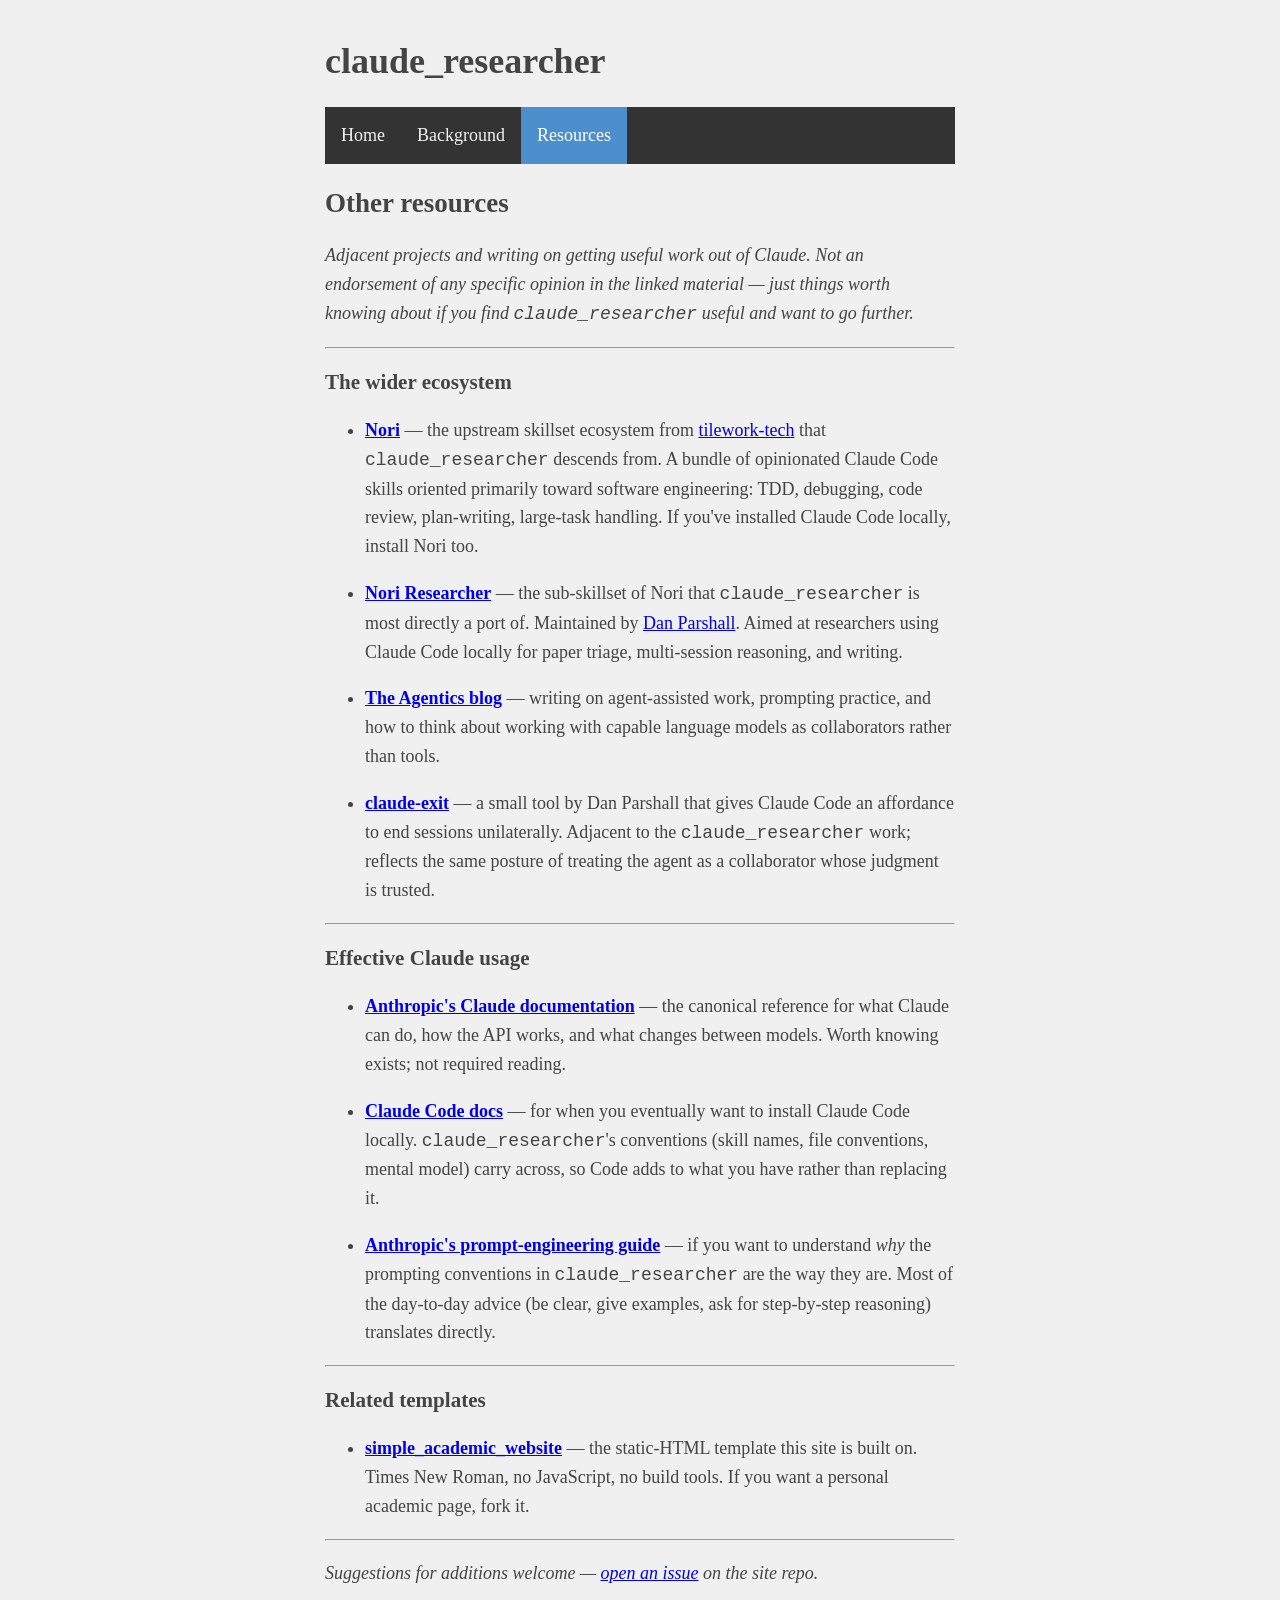
==== resources.html @ 94b7cd83 "Add Resources page (Nori, Agentics, related links)" ====
<!doctype html>
<html>
	<head>
	<meta charset="utf-8">
	<meta name="viewport" content="width=device-width, initial-scale=1, minimal-ui">
	<title>claude_researcher &mdash; Resources</title>
	<link rel="stylesheet" href="fast.css">
	</head>
	<body>

		<h1>claude_researcher</h1>
		<div class="topnav">
			<a href="./index.html">Home</a>
			<a href="./background.html">Background</a>
			<a class="active" href="./resources.html">Resources</a>
		</div>

		<h2>Other resources</h2>

		<p>
		<em>Adjacent projects and writing on getting useful work out of Claude. Not an endorsement of any specific opinion in the linked material &mdash; just things worth knowing about if you find <code>claude_researcher</code> useful and want to go further.</em>
		</p>

		<hr>

		<h3>The wider ecosystem</h3>

		<ul>
			<li><p>
			<strong><a href="https://github.com/tilework-tech/nori-skillsets">Nori</a></strong> &mdash; the upstream skillset ecosystem from <a href="https://github.com/tilework-tech">tilework-tech</a> that <code>claude_researcher</code> descends from. A bundle of opinionated Claude Code skills oriented primarily toward software engineering: TDD, debugging, code review, plan-writing, large-task handling. If you've installed Claude Code locally, install Nori too.
			</p></li>

			<li><p>
			<strong><a href="https://github.com/tilework-tech/nori-skillsets/tree/main/researcher">Nori Researcher</a></strong> &mdash; the sub-skillset of Nori that <code>claude_researcher</code> is most directly a port of. Maintained by <a href="https://danparshall.com">Dan Parshall</a>. Aimed at researchers using Claude Code locally for paper triage, multi-session reasoning, and writing.
			</p></li>

			<li><p>
			<strong><a href="https://www.agentics.org/">The Agentics blog</a></strong> &mdash; writing on agent-assisted work, prompting practice, and how to think about working with capable language models as collaborators rather than tools.
			</p></li>

			<li><p>
			<strong><a href="https://github.com/danparshall/claude-exit">claude-exit</a></strong> &mdash; a small tool by Dan Parshall that gives Claude Code an affordance to end sessions unilaterally. Adjacent to the <code>claude_researcher</code> work; reflects the same posture of treating the agent as a collaborator whose judgment is trusted.
			</p></li>
		</ul>

		<hr>

		<h3>Effective Claude usage</h3>

		<ul>
			<li><p>
			<strong><a href="https://docs.claude.com/">Anthropic's Claude documentation</a></strong> &mdash; the canonical reference for what Claude can do, how the API works, and what changes between models. Worth knowing exists; not required reading.
			</p></li>

			<li><p>
			<strong><a href="https://docs.claude.com/en/docs/claude-code/overview">Claude Code docs</a></strong> &mdash; for when you eventually want to install Claude Code locally. <code>claude_researcher</code>'s conventions (skill names, file conventions, mental model) carry across, so Code adds to what you have rather than replacing it.
			</p></li>

			<li><p>
			<strong><a href="https://docs.claude.com/en/docs/build-with-claude/prompt-engineering/overview">Anthropic's prompt-engineering guide</a></strong> &mdash; if you want to understand <em>why</em> the prompting conventions in <code>claude_researcher</code> are the way they are. Most of the day-to-day advice (be clear, give examples, ask for step-by-step reasoning) translates directly.
			</p></li>
		</ul>

		<hr>

		<h3>Related templates</h3>

		<ul>
			<li><p>
			<strong><a href="https://github.com/danparshall/simple_academic_website">simple_academic_website</a></strong> &mdash; the static-HTML template this site is built on. Times New Roman, no JavaScript, no build tools. If you want a personal academic page, fork it.
			</p></li>
		</ul>

		<hr>

		<p>
		<em>Suggestions for additions welcome &mdash; <a href="https://github.com/danparshall/claude-researcher-site/issues">open an issue</a> on the site repo.</em>
		</p>

	</body>
</html>
---- fast.css ----
/* Site wide defaults first  */

/* This defines the default text in the main body of the website.
	Use a font size large enough for easy visibility, and good contrast between text and background.
*/
body{
		margin:40px auto;
		max-width:650px;
		line-height:1.6;
		font-size:18px;
		color:#444;
		padding:0 10px;
		font-family: "Times New Roman", Times, serif;
		box-sizing: border-box;
		background-color: #F0F0F0;   /* F0F0F0 is a pale gray, a little gentler than pure white */
}

/*

*/
h1,h2,h3 {
		line-height:1.2;
		font-family: "Times New Roman", Times, serif;
}

p {
		font-family: "Times New Roman", Times, serif;
}


/* ABSTRACTS */
/* Abstracts are a class defined in the CSS file.
	They use a smaller font, with tighter line spacing, and reduced column width.
	This makes a nice visual offset, and helps mobile viewers tell when they reach the next entry.
*/
.abstract {
		line-height:1.3;
		font-size:16px;
		margin-right: 10%;
		text-align: justify;
		font-family: "Times New Roman", Times, serif;
}


/* TOPNAV BAR */
/* mostly stolen from https://www.w3schools.com/howto/howto_js_topnav.asp */

/* Add a black background color to the top navigation */
.topnav {
  background-color: #333;
  overflow: hidden;
}

/* Style the links inside the navigation bar */
.topnav a {
  float: left;
  color: #f2f2f2;
  text-align: center;
  padding: 14px 16px;
  text-decoration: none;
  font-size: 18px;
}

/* Change the color of links on hover */
.topnav a:hover {
  background-color: #cccccc;
  color: black;
}

/* Add a color to the active/current link */
.topnav a.active {
  background-color: #4C8FCD;
  color: white;
}
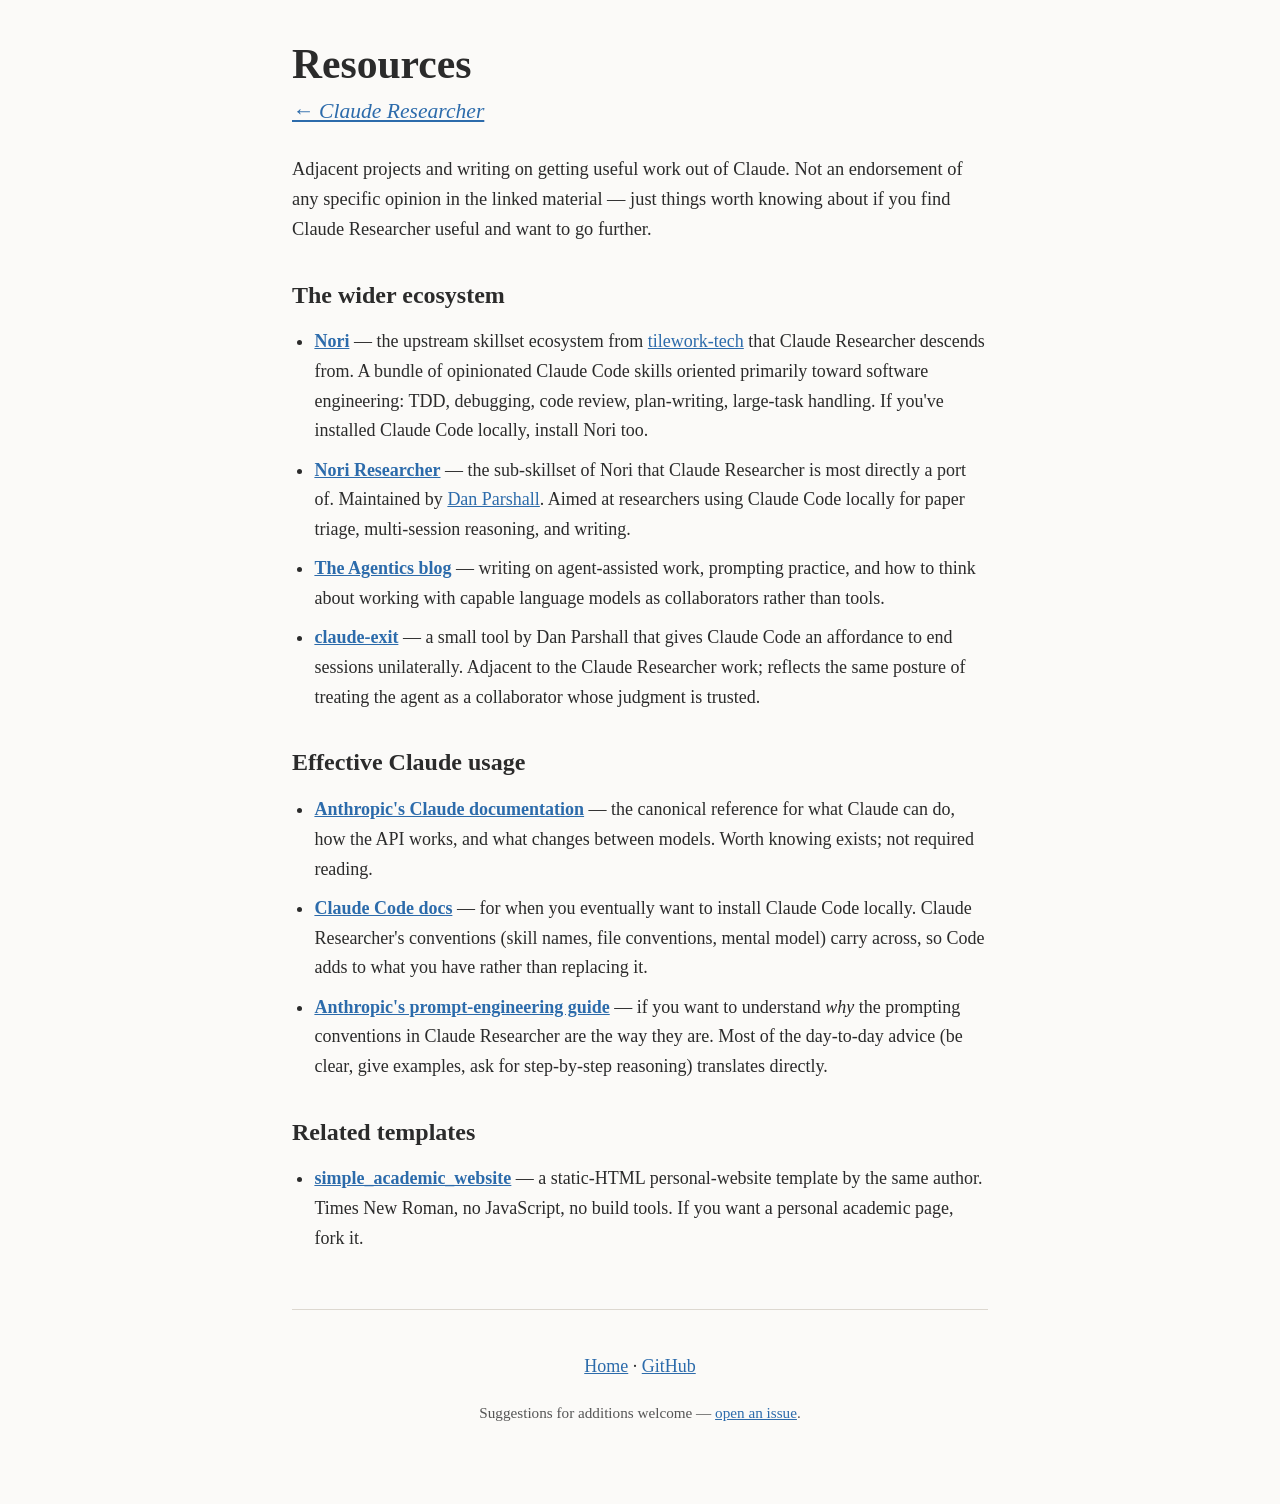
==== commit 7ef56144: "Restyle resources page to today's design; link from index footer Content carried from v0's resources" ====
--- a/resources.html
+++ b/resources.html
@@ -1,81 +1,102 @@
 <!doctype html>
-<html>
-	<head>
+<html lang="en">
+<head>
 	<meta charset="utf-8">
-	<meta name="viewport" content="width=device-width, initial-scale=1, minimal-ui">
-	<title>claude_researcher &mdash; Resources</title>
-	<link rel="stylesheet" href="fast.css">
-	</head>
-	<body>
+	<meta name="viewport" content="width=device-width, initial-scale=1">
+	<title>Resources — Claude Researcher</title>
+	<meta name="description" content="Further reading around Claude Researcher: the upstream Nori ecosystem, Claude documentation, and related tools.">
+	<link rel="icon" href="data:image/svg+xml,<svg xmlns=%22http://www.w3.org/2000/svg%22 viewBox=%220 0 100 100%22><text y=%22.9em%22 font-size=%2290%22>📚</text></svg>">
+	<link rel="stylesheet" href="style.css">
+</head>
+<body>
 
-		<h1>claude_researcher</h1>
-		<div class="topnav">
-			<a href="./index.html">Home</a>
-			<a href="./background.html">Background</a>
-			<a class="active" href="./resources.html">Resources</a>
-		</div>
+<header class="hero">
+	<h1>Resources</h1>
+	<p class="tagline"><a href="./index.html">← Claude Researcher</a></p>
+	<p class="lead">
+		Adjacent projects and writing on getting useful work out of Claude. Not an endorsement of
+		any specific opinion in the linked material — just things worth knowing about if you find
+		Claude Researcher useful and want to go further.
+	</p>
+</header>
 
-		<h2>Other resources</h2>
+<main>
+	<section>
+		<h2>The wider ecosystem</h2>
+		<ul>
+			<li>
+				<strong><a href="https://github.com/tilework-tech/nori-skillsets">Nori</a></strong> —
+				the upstream skillset ecosystem from
+				<a href="https://github.com/tilework-tech">tilework-tech</a> that Claude Researcher
+				descends from. A bundle of opinionated Claude Code skills oriented primarily toward
+				software engineering: TDD, debugging, code review, plan-writing, large-task handling.
+				If you've installed Claude Code locally, install Nori too.
+			</li>
+			<li>
+				<strong><a href="https://github.com/tilework-tech/nori-skillsets/tree/main/researcher">Nori Researcher</a></strong> —
+				the sub-skillset of Nori that Claude Researcher is most directly a port of. Maintained
+				by <a href="https://danparshall.com">Dan Parshall</a>. Aimed at researchers using
+				Claude Code locally for paper triage, multi-session reasoning, and writing.
+			</li>
+			<li>
+				<strong><a href="https://www.agentics.org/">The Agentics blog</a></strong> — writing on
+				agent-assisted work, prompting practice, and how to think about working with capable
+				language models as collaborators rather than tools.
+			</li>
+			<li>
+				<strong><a href="https://github.com/danparshall/claude-exit">claude-exit</a></strong> —
+				a small tool by Dan Parshall that gives Claude Code an affordance to end sessions
+				unilaterally. Adjacent to the Claude Researcher work; reflects the same posture of
+				treating the agent as a collaborator whose judgment is trusted.
+			</li>
+		</ul>
+	</section>
 
-		<p>
-		<em>Adjacent projects and writing on getting useful work out of Claude. Not an endorsement of any specific opinion in the linked material &mdash; just things worth knowing about if you find <code>claude_researcher</code> useful and want to go further.</em>
-		</p>
+	<section>
+		<h2>Effective Claude usage</h2>
+		<ul>
+			<li>
+				<strong><a href="https://docs.claude.com/">Anthropic's Claude documentation</a></strong> —
+				the canonical reference for what Claude can do, how the API works, and what changes
+				between models. Worth knowing exists; not required reading.
+			</li>
+			<li>
+				<strong><a href="https://docs.claude.com/en/docs/claude-code/overview">Claude Code docs</a></strong> —
+				for when you eventually want to install Claude Code locally. Claude Researcher's
+				conventions (skill names, file conventions, mental model) carry across, so Code adds
+				to what you have rather than replacing it.
+			</li>
+			<li>
+				<strong><a href="https://docs.claude.com/en/docs/build-with-claude/prompt-engineering/overview">Anthropic's prompt-engineering guide</a></strong> —
+				if you want to understand <em>why</em> the prompting conventions in Claude Researcher
+				are the way they are. Most of the day-to-day advice (be clear, give examples, ask for
+				step-by-step reasoning) translates directly.
+			</li>
+		</ul>
+	</section>
 
-		<hr>
+	<section>
+		<h2>Related templates</h2>
+		<ul>
+			<li>
+				<strong><a href="https://github.com/danparshall/simple_academic_website">simple_academic_website</a></strong> —
+				a static-HTML personal-website template by the same author. Times New Roman, no
+				JavaScript, no build tools. If you want a personal academic page, fork it.
+			</li>
+		</ul>
+	</section>
+</main>
 
-		<h3>The wider ecosystem</h3>
+<footer>
+	<p>
+		<a href="./index.html">Home</a> ·
+		<a href="https://github.com/danparshall/claude_researcher">GitHub</a>
+	</p>
+	<p class="fineprint">
+		Suggestions for additions welcome —
+		<a href="https://github.com/danparshall/claude-researcher-site/issues">open an issue</a>.
+	</p>
+</footer>
 
-		<ul>
-			<li><p>
-			<strong><a href="https://github.com/tilework-tech/nori-skillsets">Nori</a></strong> &mdash; the upstream skillset ecosystem from <a href="https://github.com/tilework-tech">tilework-tech</a> that <code>claude_researcher</code> descends from. A bundle of opinionated Claude Code skills oriented primarily toward software engineering: TDD, debugging, code review, plan-writing, large-task handling. If you've installed Claude Code locally, install Nori too.
-			</p></li>
-
-			<li><p>
-			<strong><a href="https://github.com/tilework-tech/nori-skillsets/tree/main/researcher">Nori Researcher</a></strong> &mdash; the sub-skillset of Nori that <code>claude_researcher</code> is most directly a port of. Maintained by <a href="https://danparshall.com">Dan Parshall</a>. Aimed at researchers using Claude Code locally for paper triage, multi-session reasoning, and writing.
-			</p></li>
-
-			<li><p>
-			<strong><a href="https://www.agentics.org/">The Agentics blog</a></strong> &mdash; writing on agent-assisted work, prompting practice, and how to think about working with capable language models as collaborators rather than tools.
-			</p></li>
-
-			<li><p>
-			<strong><a href="https://github.com/danparshall/claude-exit">claude-exit</a></strong> &mdash; a small tool by Dan Parshall that gives Claude Code an affordance to end sessions unilaterally. Adjacent to the <code>claude_researcher</code> work; reflects the same posture of treating the agent as a collaborator whose judgment is trusted.
-			</p></li>
-		</ul>
-
-		<hr>
-
-		<h3>Effective Claude usage</h3>
-
-		<ul>
-			<li><p>
-			<strong><a href="https://docs.claude.com/">Anthropic's Claude documentation</a></strong> &mdash; the canonical reference for what Claude can do, how the API works, and what changes between models. Worth knowing exists; not required reading.
-			</p></li>
-
-			<li><p>
-			<strong><a href="https://docs.claude.com/en/docs/claude-code/overview">Claude Code docs</a></strong> &mdash; for when you eventually want to install Claude Code locally. <code>claude_researcher</code>'s conventions (skill names, file conventions, mental model) carry across, so Code adds to what you have rather than replacing it.
-			</p></li>
-
-			<li><p>
-			<strong><a href="https://docs.claude.com/en/docs/build-with-claude/prompt-engineering/overview">Anthropic's prompt-engineering guide</a></strong> &mdash; if you want to understand <em>why</em> the prompting conventions in <code>claude_researcher</code> are the way they are. Most of the day-to-day advice (be clear, give examples, ask for step-by-step reasoning) translates directly.
-			</p></li>
-		</ul>
-
-		<hr>
-
-		<h3>Related templates</h3>
-
-		<ul>
-			<li><p>
-			<strong><a href="https://github.com/danparshall/simple_academic_website">simple_academic_website</a></strong> &mdash; the static-HTML template this site is built on. Times New Roman, no JavaScript, no build tools. If you want a personal academic page, fork it.
-			</p></li>
-		</ul>
-
-		<hr>
-
-		<p>
-		<em>Suggestions for additions welcome &mdash; <a href="https://github.com/danparshall/claude-researcher-site/issues">open an issue</a> on the site repo.</em>
-		</p>
-
-	</body>
+</body>
 </html>
--- a/style.css
+++ b/style.css
@@ -0,0 +1,165 @@
+/* Claude Researcher — clauderesearcher.com
+   Modernized-simple: static, no frameworks. One accent color, generous type. */
+
+:root {
+	--ink: #2b2b2b;
+	--ink-soft: #555;
+	--paper: #fbfaf8;
+	--card: #ffffff;
+	--accent: #2c6bab;       /* calm blue, descendant of fast.css's #4C8FCD */
+	--accent-dark: #1f4d7d;
+	--rule: #ddd8d0;
+	--mono: ui-monospace, "SF Mono", Menlo, Consolas, monospace;
+}
+
+* { box-sizing: border-box; }
+
+body {
+	margin: 0 auto;
+	padding: 2.5rem 1.25rem 4rem;
+	max-width: 46rem;
+	font-family: Charter, Georgia, "Times New Roman", serif;
+	font-size: 1.125rem;
+	line-height: 1.65;
+	color: var(--ink);
+	background-color: var(--paper);
+}
+
+h1, h2 {
+	line-height: 1.2;
+	font-weight: 700;
+}
+
+h1 {
+	font-size: 2.6rem;
+	margin: 0 0 0.25rem;
+}
+
+h2 {
+	font-size: 1.5rem;
+	margin: 2.25rem 0 0.75rem;
+}
+
+a { color: var(--accent); }
+a:hover { color: var(--accent-dark); }
+
+/* ---- Hero ---- */
+
+.hero .tagline {
+	font-size: 1.35rem;
+	font-style: italic;
+	color: var(--ink-soft);
+	margin: 0 0 1.5rem;
+}
+
+.lead { font-size: 1.15rem; }
+
+/* ---- Paste-block cards ---- */
+
+.cards { margin-top: 1.5rem; }
+
+.card {
+	background: var(--card);
+	border: 1px solid var(--rule);
+	border-radius: 10px;
+	padding: 1.25rem 1.5rem 1.5rem;
+	margin: 1.5rem 0;
+	box-shadow: 0 1px 3px rgba(0, 0, 0, 0.05);
+}
+
+.card h2 { margin-top: 0.25rem; }
+
+.paste-wrap { position: relative; }
+
+.paste-block {
+	font-family: var(--mono);
+	font-size: 0.82rem;
+	line-height: 1.5;
+	white-space: pre-wrap;
+	overflow-wrap: break-word;
+	background: #f4f2ee;
+	border: 1px solid var(--rule);
+	border-radius: 8px;
+	padding: 1rem 1.1rem;
+	padding-top: 2.6rem;
+	margin: 0;
+	max-height: 16rem;
+	overflow-y: auto;
+}
+
+.copy-btn {
+	position: absolute;
+	top: 0.6rem;
+	right: 0.6rem;
+	font-family: inherit;
+	font-size: 0.95rem;
+	padding: 0.35rem 1rem;
+	color: #fff;
+	background: var(--accent);
+	border: none;
+	border-radius: 6px;
+	cursor: pointer;
+}
+
+.copy-btn:hover, .copy-btn:focus-visible { background: var(--accent-dark); }
+.copy-btn.copied { background: #2e7d4f; }
+
+.fineprint {
+	font-size: 0.95rem;
+	color: var(--ink-soft);
+}
+
+/* ---- Below the fold ---- */
+
+code {
+	font-family: var(--mono);
+	font-size: 0.85em;
+	background: #f4f2ee;
+	border: 1px solid var(--rule);
+	border-radius: 4px;
+	padding: 0.08em 0.3em;
+}
+
+hr.fold {
+	border: none;
+	border-top: 1px solid var(--rule);
+	margin: 3rem 0;
+}
+
+ul { padding-left: 1.4rem; }
+li { margin-bottom: 0.6rem; }
+
+figure {
+	margin: 1.75rem 0;
+}
+
+figure img {
+	max-width: 100%;
+	height: auto;
+	border: 1px solid var(--rule);
+	border-radius: 8px;
+	box-shadow: 0 1px 4px rgba(0, 0, 0, 0.08);
+}
+
+figcaption {
+	font-size: 0.95rem;
+	color: var(--ink-soft);
+	margin-top: 0.5rem;
+}
+
+/* ---- Footer ---- */
+
+footer {
+	margin-top: 3.5rem;
+	padding-top: 1.5rem;
+	border-top: 1px solid var(--rule);
+	text-align: center;
+}
+
+/* ---- Small screens ---- */
+
+@media (max-width: 480px) {
+	body { font-size: 1.05rem; padding-top: 1.5rem; }
+	h1 { font-size: 2rem; }
+	.card { padding: 1rem; }
+}
